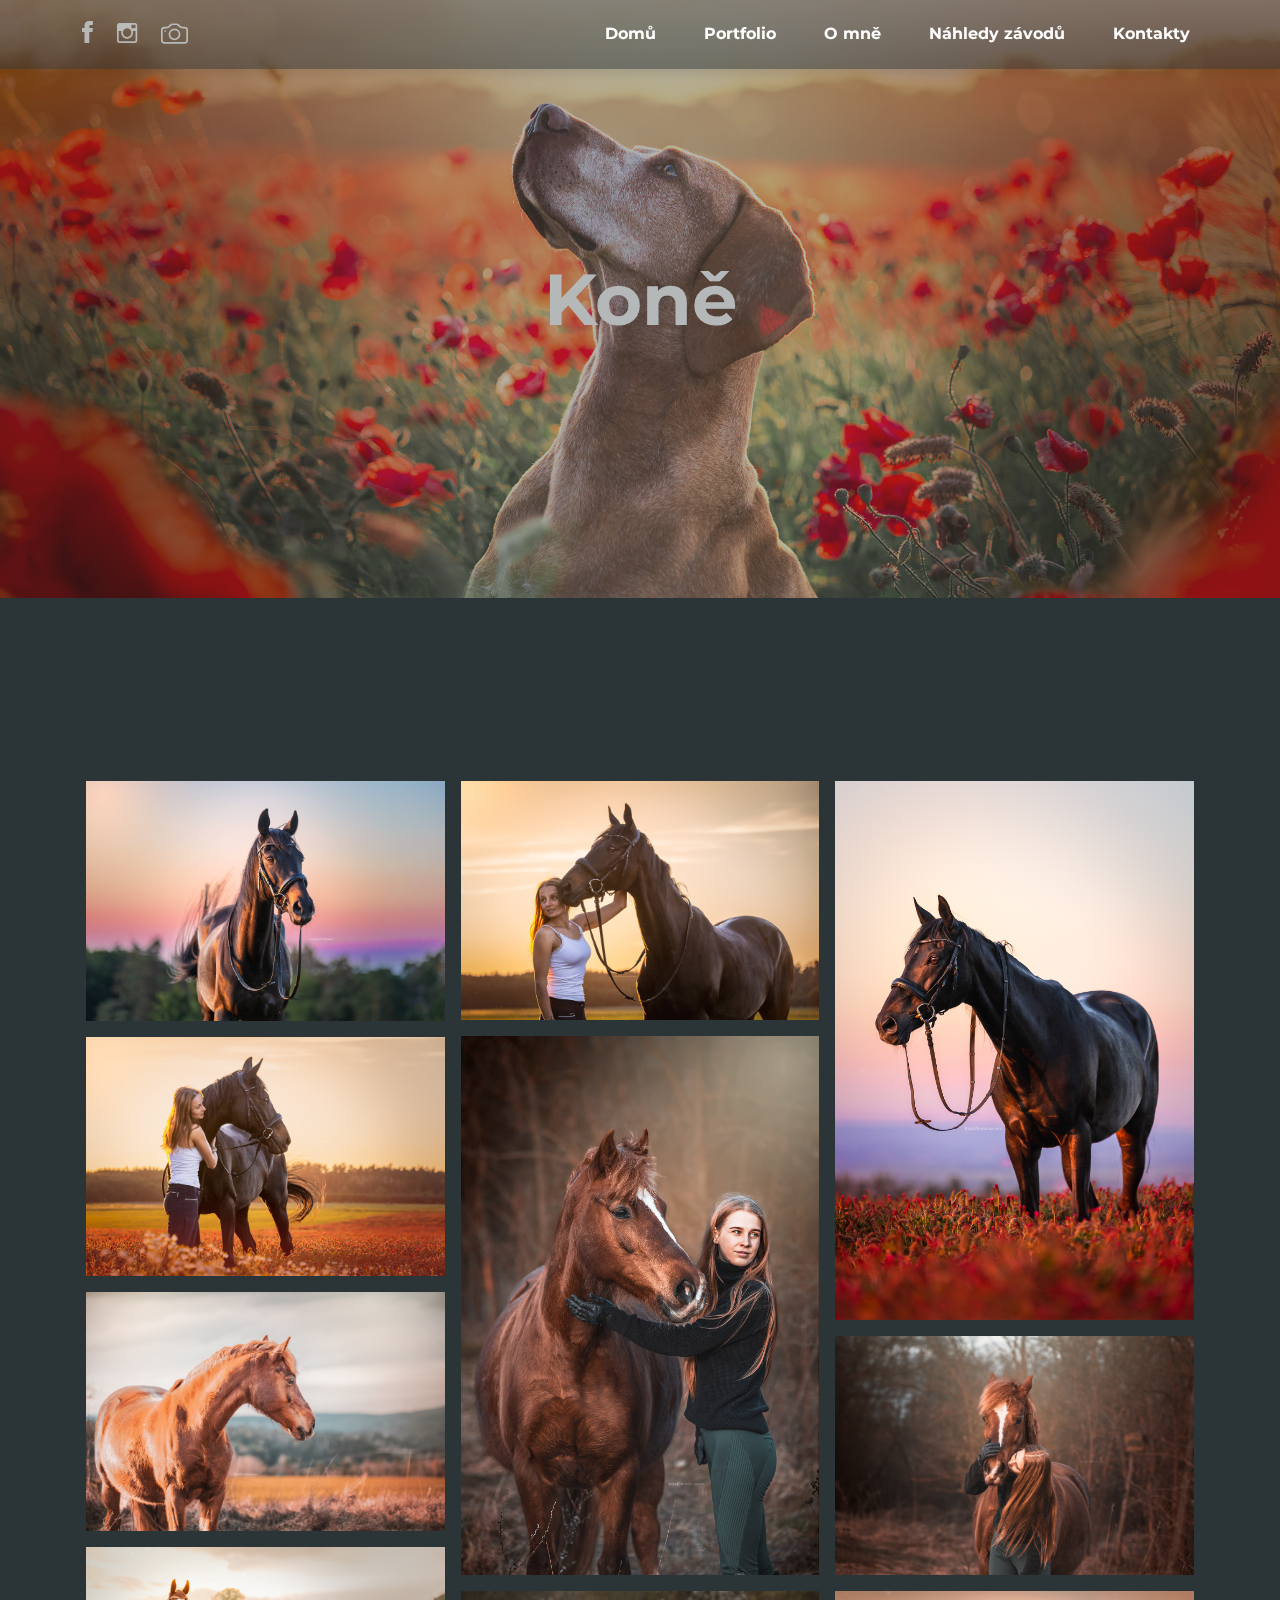
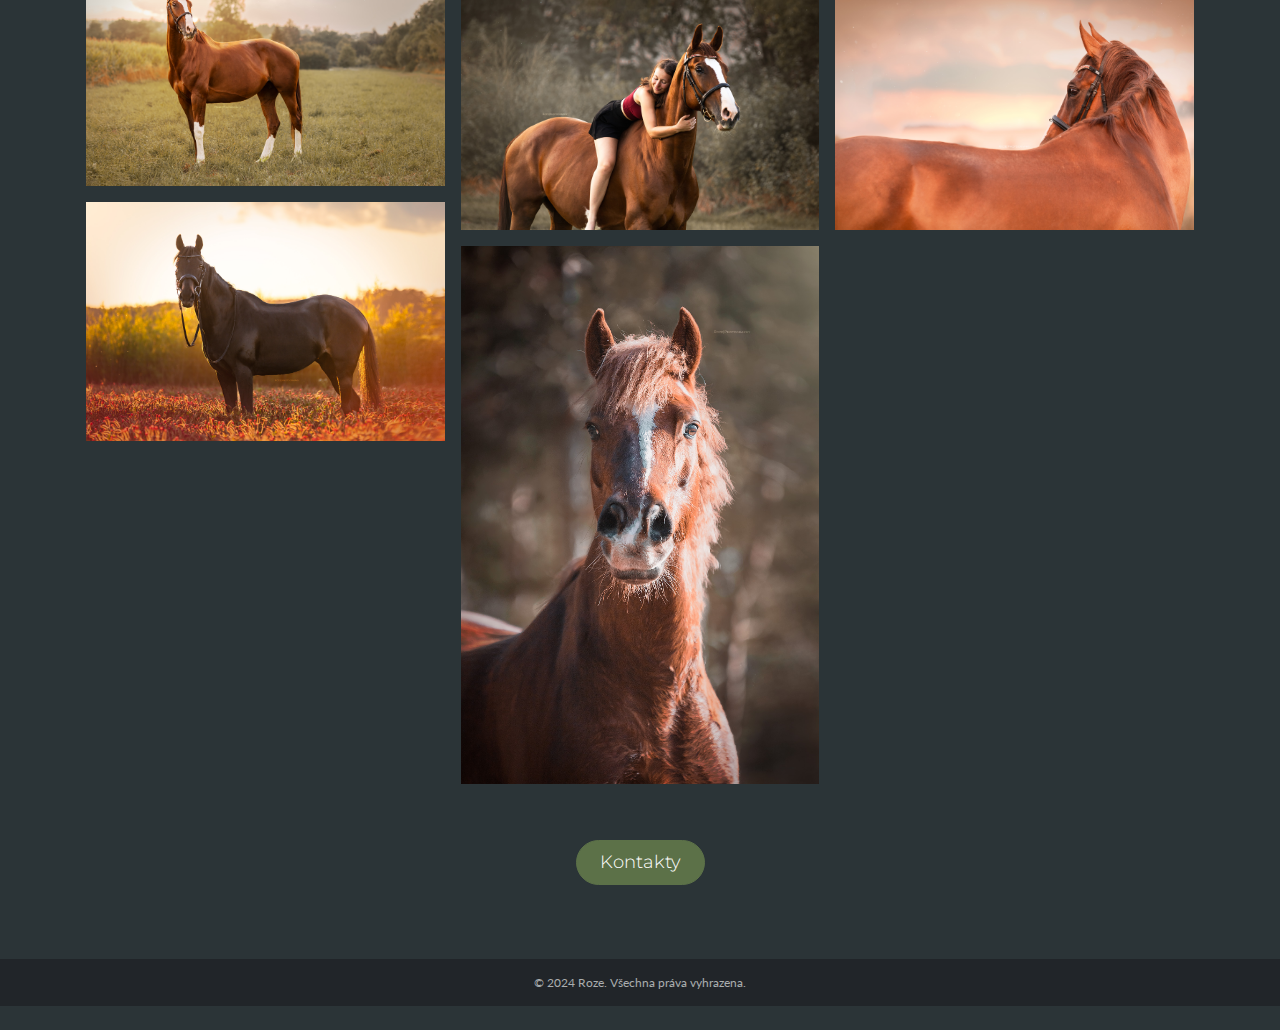
==== kone.html @ ae6b80ac "roze web" ====
<!DOCTYPE html>
<html lang="cs">
<head>
    <meta charset="utf-8">
    <meta name="viewport" content="width=device-width, initial-scale=1.0, shrink-to-fit=no">
    <title>Portfolio - Koně</title>
    <meta name="description" content="Specializujeme se na fotografii psů a závodů koní. Zachyťte jedinečné momenty se svými mazlíčky nebo zvířaty v akci. Prohlédněte si naše portfolio a objednejte si profesionální focení!">
    <meta name="twitter:image" content="https://rozephotography.cz/assets/img/android-chrome-512x512.png">
    <meta property="og:image" content="https://rozephotography.cz/assets/img/uvodka.webp">
    <meta property="og:type" content="website">
    <meta property="og:title" content="Roze Photography">
    <meta name="twitter:title" content="Roze Photography">
    <meta property="og:url" content="https://www.rozephotography.cz">
    <link rel="apple-touch-icon" type="image/png" sizes="180x180" href="assets/img/apple-touch-icon.png">
    <link rel="icon" type="image/png" sizes="16x16" href="assets/img/favicon-16x16.png">
    <link rel="icon" type="image/png" sizes="32x32" href="assets/img/favicon-32x32.png" media="(prefers-color-scheme: dark)">
    <link rel="icon" type="image/png" sizes="32x32" href="assets/img/favicon-32x32.png">
    <link rel="icon" type="image/png" sizes="32x32" href="assets/img/favicon-32x32.png" media="(prefers-color-scheme: dark)">
    <link rel="icon" type="image/png" sizes="180x180" href="assets/img/apple-touch-icon.png">
    <link rel="icon" type="image/png" sizes="192x192" href="assets/img/android-chrome-192x192.png">
    <link rel="icon" type="image/png" sizes="512x512" href="assets/img/android-chrome-512x512.png">
    <link rel="stylesheet" href="assets/bootstrap/css/bootstrap.min.css">
    <link rel="stylesheet" href="https://fonts.googleapis.com/css?family=Lato:300,400,700&amp;display=swap">
    <link rel="stylesheet" href="https://fonts.googleapis.com/css?family=Montserrat:300,400,700,900&amp;display=swap">
    <link rel="stylesheet" href="assets/fonts/ionicons.min.css">
    <link rel="stylesheet" href="assets/css/bs-theme-overrides.css">
    <link rel="stylesheet" href="assets/css/Footer-Dark-icons.css">
    <link rel="stylesheet" href="assets/css/Lightbox-Gallery-baguetteBox.min.css">
    <link rel="stylesheet" href="assets/css/pikaday.min.css">
<!-- Google tag (gtag.js) -->
<script async src="https://www.googletagmanager.com/gtag/js?id=G-HXS0VCC1PY"></script>
<script>
  window.dataLayer = window.dataLayer || [];
  function gtag(){dataLayer.push(arguments);}
  gtag('js', new Date());

  gtag('config', 'G-HXS0VCC1PY');
</script>
</head>

<body style="background: var(--bs-primary);">
    <header>
        <nav class="navbar navbar-expand-lg fixed-top bg-primary bg-opacity-50 bg-gradient portfolio-navbar gradient navbar-dark" style="color: var(--bs-secondary-color);font-family: 'Roboto Flex', sans-serif;" data-bs-theme="dark">
            <div class="container"><button data-bs-toggle="collapse" class="navbar-toggler" data-bs-target="#navbarNav"><span class="visually-hidden">Toggle navigation</span><span class="navbar-toggler-icon"></span></button>
                <div class="collapse navbar-collapse" id="navbarNav">
                    <div class="fs-4 text-start social-icons" style="padding-bottom: 0px;margin-top: -1px;margin-right: 0px;"><a class="me-3" target="_blank" href="https://www.facebook.com/roze.raw?locale=cs_CZ"><i class="icon ion-social-facebook pb-xxl-0 me-xxl-0" style="font-size: 29px;padding-bottom: 0px;margin-top: 5px;padding-top: 0px;margin-bottom: -4px;padding-right: 8px;"></i></a><a class="me-3" href="https://www.instagram.com/roze.raw/" target="_blank"><i class="icon ion-social-instagram-outline" style="font-size: 27px;padding-right: 8px;"></i></a><a href="https://eu.zonerama.com/rozeraw/1357377" target="_blank"><svg xmlns="http://www.w3.org/2000/svg" width="1em" height="1em" fill="currentColor" viewBox="0 0 16 16" class="bi bi-camera" style="font-size: 27px;padding-bottom: 0px;margin-bottom: 7px;">
                                <path d="M15 12a1 1 0 0 1-1 1H2a1 1 0 0 1-1-1V6a1 1 0 0 1 1-1h1.172a3 3 0 0 0 2.12-.879l.83-.828A1 1 0 0 1 6.827 3h2.344a1 1 0 0 1 .707.293l.828.828A3 3 0 0 0 12.828 5H14a1 1 0 0 1 1 1zM2 4a2 2 0 0 0-2 2v6a2 2 0 0 0 2 2h12a2 2 0 0 0 2-2V6a2 2 0 0 0-2-2h-1.172a2 2 0 0 1-1.414-.586l-.828-.828A2 2 0 0 0 9.172 2H6.828a2 2 0 0 0-1.414.586l-.828.828A2 2 0 0 1 3.172 4z"></path>
                                <path d="M8 11a2.5 2.5 0 1 1 0-5 2.5 2.5 0 0 1 0 5m0 1a3.5 3.5 0 1 0 0-7 3.5 3.5 0 0 0 0 7M3 6.5a.5.5 0 1 1-1 0 .5.5 0 0 1 1 0"></path>
                            </svg></a></div>
                    <ul class="navbar-nav ms-auto">
                        <li class="nav-item d-flex"><a class="nav-link" href="index.html" style="font-family: Montserrat, sans-serif;">Domů</a></li>
                        <li class="nav-item d-flex"><a class="nav-link" href="portfolio.html" style="color: var(--bs-navbar-active-color);font-family: Montserrat, sans-serif;border-color: var(--bs-primary-border-subtle);margin-right: 0px;">Portfolio</a></li>
                        <li class="nav-item d-flex"><a class="nav-link" href="o-mne.html" style="font-family: Montserrat, sans-serif;">O mně</a></li>
                        <li class="nav-item d-flex"><a class="nav-link" style="font-family: Montserrat, sans-serif;color: rgba(255,255,255);" href="https://eu.zonerama.com/rozeraw/1287815" target="_blank">Náhledy závodů</a></li>
                        <li class="nav-item d-flex" style="padding-right: 0px;"><a class="nav-link" href="kontakty.html" style="font-family: Montserrat, sans-serif;">Kontakty</a></li>
                    </ul>
                </div>
            </div>
        </nav>
    </header>
    <main class="page" style="padding-bottom: 39px;">
        <section class="text-center portfolio-block block-intro" style="background: url(&quot;assets/img/uvodka.webp&quot;) center / cover no-repeat, rgba(37,7,7,0.8);color: var(--bs-secondary-color);opacity: 0.65;padding-top: 0px;margin-bottom: 84px;padding-bottom: 256px;margin-top: -24px;">
            <h1 style="margin-bottom: 0px;padding-bottom: 0px;font-size: 72px;font-weight: bold;color: var(--bs-body-bg);padding-top: 280px;opacity: 1;font-family: Montserrat, sans-serif;">Koně</h1>
        </section>
        <section class="photo-gallery py-4 py-xl-5 mb-0 pb-0 mt-0 pt-0 mb-xxl-0 pb-xxl-2" style="text-align: center;">
            <div class="container d-inline-block" style="width: auto;padding-top: 59px;padding-bottom: 0px;">
                <div class="row gx-2 gy-2 row-cols-1 row-cols-md-2 row-cols-xl-3 text-center justify-content-center align-items-start photos" data-bss-baguettebox="" style="text-align: center;">
                    <div class="col-xl-4 col-xxl-4 item" style="text-align: center;margin: 0px;padding: 0px;"><a href="assets/img/k2.webp"><img class="img-fluid" src="assets/img/k2.webp" style="padding: 0.5em;padding-top: 0;" alt=""></a><a href="assets/img/k4.webp"><img class="img-fluid" src="assets/img/k4.webp" style="padding: 0.5em;padding-top: 0.5em;" alt=""></a><a href="assets/img/k9.webp"><img class="img-fluid" src="assets/img/k9.webp" style="padding: 0.5em;" alt=""></a><a href="assets/img/k12.webp"><img class="img-fluid" src="assets/img/k12.webp" width="460" height="312" style="padding: 0.5em;padding-top: 0.5em;" alt=""></a><a href="assets/img/k1.webp"><img class="img-fluid" src="assets/img/k1.webp" style="padding: 0.5em;padding-top: 0.5em;" width="460" height="294" alt=""></a></div>
                    <div class="col-xxl-4" style="padding: 0px;margin: 0px;"><a href="assets/img/k5.webp"><img class="img-fluid" src="assets/img/k5.webp" style="padding: 0.5em;padding-top: 0;" alt=""></a><a href="assets/img/k7.webp"><img class="img-fluid" src="assets/img/k7.webp" width="427" height="628" style="padding: 0.5em;width: 464px;" alt=""></a><a href="assets/img/k11.webp"><img class="img-fluid" src="assets/img/k11.webp" style="padding: 0.5em;" alt=""></a><a href="assets/img/k10.webp"><img class="img-fluid" src="assets/img/k10.webp" style="padding: 0.5em;" alt=""></a></div>
                    <div class="col" style="margin: 0px;padding: 0px;"><a href="assets/img/k3.webp"><img class="img-fluid" src="assets/img/k3.webp" style="padding: 0.5em;padding-top: 0;" alt=""></a><a href="assets/img/k6.webp"><img class="img-fluid" src="assets/img/k6.webp" style="padding: 0.5em;padding-top: 0.5em;" alt=""></a><a href="assets/img/k8-1.webp"><img class="img-fluid" src="assets/img/k8-1.webp" style="padding: 0.5em;" alt=""></a></div>
                </div><a class="btn btn-primary active fw-light me-xxl-0 pe-xxl-4 ps-xxl-4 mt-xxl-5 mt-5" role="button" style="background: #5c7148;border-color: #5c7148;margin-left: 0px;font-size: 18px;padding-right: 23px;padding-left: 23px;font-family: Montserrat, sans-serif;margin-top: 23px;padding-top: 8px;padding-bottom: 8px;margin-bottom: 31px;" href="kontakty.html">Kontakty</a>
            </div>
        </section>
    </main>
    <footer class="text-center bg-dark" style="color: var(--bs-body-bg);padding-top: 0px;margin-top: -44px;">
        <div class="container text-white" style="padding-top: 15px;padding-bottom: 14px;">
            <p class="mb-0" style="color: var(--bs-primary-border-subtle);font-size: 12px;">© 2024 Roze. Všechna práva vyhrazena.</p>
        </div>
    </footer>
    <script src="assets/bootstrap/js/bootstrap.min.js"></script>
    <script src="assets/js/Lightbox-Gallery-baguetteBox.min.js"></script>
    <script src="assets/js/Lightbox-Gallery.js"></script>
    <script src="assets/js/pikaday.min.js"></script>
    <script src="assets/js/theme.js"></script>
</body>

</html>
---- assets/css/bs-theme-overrides.css ----
:root, [data-bs-theme=light] {
  --bs-primary: #2b3437;
  --bs-primary-rgb: 43,52,55;
  --bs-primary-text-emphasis: #111516;
  --bs-primary-bg-subtle: #D5D6D7;
  --bs-primary-border-subtle: #AAAEAF;
  --bs-success: #04996d;
  --bs-success-rgb: 4,153,109;
  --bs-success-text-emphasis: #023D2C;
  --bs-success-bg-subtle: #CDEBE2;
  --bs-success-border-subtle: #9BD6C5;
}

.btn-primary {
  --bs-btn-color: #fff;
  --bs-btn-bg: #2b3437;
  --bs-btn-border-color: #2b3437;
  --bs-btn-hover-color: #fff;
  --bs-btn-hover-bg: #252C2F;
  --bs-btn-hover-border-color: #222A2C;
  --bs-btn-focus-shadow-rgb: 223,225,225;
  --bs-btn-active-color: #fff;
  --bs-btn-active-bg: #222A2C;
  --bs-btn-active-border-color: #202729;
  --bs-btn-disabled-color: #fff;
  --bs-btn-disabled-bg: #2b3437;
  --bs-btn-disabled-border-color: #2b3437;
}

.btn-outline-primary {
  --bs-btn-color: #2b3437;
  --bs-btn-border-color: #2b3437;
  --bs-btn-focus-shadow-rgb: 43,52,55;
  --bs-btn-hover-color: #fff;
  --bs-btn-hover-bg: #2b3437;
  --bs-btn-hover-border-color: #2b3437;
  --bs-btn-active-color: #fff;
  --bs-btn-active-bg: #2b3437;
  --bs-btn-active-border-color: #2b3437;
  --bs-btn-disabled-color: #2b3437;
  --bs-btn-disabled-bg: transparent;
  --bs-btn-disabled-border-color: #2b3437;
}

.btn-success {
  --bs-btn-color: #000000;
  --bs-btn-bg: #04996d;
  --bs-btn-border-color: #04996d;
  --bs-btn-hover-color: #000000;
  --bs-btn-hover-bg: #2AA883;
  --bs-btn-hover-border-color: #1DA37C;
  --bs-btn-focus-shadow-rgb: 1,23,16;
  --bs-btn-active-color: #000000;
  --bs-btn-active-bg: #36AD8A;
  --bs-btn-active-border-color: #1DA37C;
  --bs-btn-disabled-color: #000000;
  --bs-btn-disabled-bg: #04996d;
  --bs-btn-disabled-border-color: #04996d;
}

.btn-outline-success {
  --bs-btn-color: #04996d;
  --bs-btn-border-color: #04996d;
  --bs-btn-focus-shadow-rgb: 4,153,109;
  --bs-btn-hover-color: #000000;
  --bs-btn-hover-bg: #04996d;
  --bs-btn-hover-border-color: #04996d;
  --bs-btn-active-color: #000000;
  --bs-btn-active-bg: #04996d;
  --bs-btn-active-border-color: #04996d;
  --bs-btn-disabled-color: #04996d;
  --bs-btn-disabled-bg: transparent;
  --bs-btn-disabled-border-color: #04996d;
}

[data-bs-theme=dark] {
  --bs-link-color: #424344;
  --bs-link-color-rgb: 66,67,68;
  --bs-link-hover-color: #515254;
  --bs-link-hover-color-rgb: 81,82,84;
  --bs-link-decoration: blink;
  --bs-focus-ring-opacity: 0.1;
}
---- assets/css/Footer-Dark-icons.css ----
.bs-icon {
  --bs-icon-size: .75rem;
  display: flex;
  flex-shrink: 0;
  justify-content: center;
  align-items: center;
  font-size: var(--bs-icon-size);
  width: calc(var(--bs-icon-size) * 2);
  height: calc(var(--bs-icon-size) * 2);
  color: var(--bs-primary);
}

.bs-icon-xs {
  --bs-icon-size: 1rem;
  width: calc(var(--bs-icon-size) * 1.5);
  height: calc(var(--bs-icon-size) * 1.5);
}

.bs-icon-sm {
  --bs-icon-size: 1rem;
}

.bs-icon-md {
  --bs-icon-size: 1.5rem;
}

.bs-icon-lg {
  --bs-icon-size: 2rem;
}

.bs-icon-xl {
  --bs-icon-size: 2.5rem;
}

.bs-icon.bs-icon-primary {
  color: var(--bs-white);
  background: var(--bs-primary);
}

.bs-icon.bs-icon-primary-light {
  color: var(--bs-primary);
  background: rgba(var(--bs-primary-rgb), .2);
}

.bs-icon.bs-icon-semi-white {
  color: var(--bs-primary);
  background: rgba(255, 255, 255, .5);
}

.bs-icon.bs-icon-rounded {
  border-radius: .5rem;
}

.bs-icon.bs-icon-circle {
  border-radius: 50%;
}

a {
}

a {
}

dropdown:hover {
  display: block;
  margin-top: 0;
}
---- assets/css/pikaday.min.css ----
/* !
 * Pikaday
 * Copyright © 2014 David Bushell | BSD & MIT license | http://dbushell.com/ */

.pika-single {
  z-index: 9999;
  display: block;
  position: relative;
  color: #333;
  background: #fff;
  border: 1px solid #ccc;
  border-bottom-color: #bbb;
  font-family: "Helvetica Neue",Helvetica,Arial,sans-serif;
}

.pika-single:after, .pika-single:before {
  content: " ";
  display: table;
}

.pika-single:after {
  clear: both;
}

.pika-single.is-hidden {
  display: none;
}

.pika-single.is-bound {
  position: absolute;
  box-shadow: 0 5px 15px -5px rgba(0,0,0,.5);
}

.pika-lendar {
  float: left;
  width: 240px;
  margin: 8px;
}

.pika-title {
  position: relative;
  text-align: center;
}

.pika-label {
  display: inline-block;
  position: relative;
  z-index: 9999;
  overflow: hidden;
  margin: 0;
  padding: 5px 3px;
  font-size: 14px;
  line-height: 20px;
  font-weight: 700;
  background-color: #fff;
}

.pika-title select {
  cursor: pointer;
  position: absolute;
  z-index: 9998;
  margin: 0;
  left: 0;
  top: 5px;
  opacity: 0;
}

.pika-next, .pika-prev {
  display: block;
  cursor: pointer;
  position: relative;
  outline: 0;
  border: 0;
  padding: 0;
  width: 20px;
  height: 30px;
  text-indent: 20px;
  white-space: nowrap;
  overflow: hidden;
  background-color: transparent;
  background-position: center center;
  background-repeat: no-repeat;
  background-size: 75% 75%;
  opacity: .5;
}

.pika-next:hover, .pika-prev:hover {
  opacity: 1;
}

.is-rtl .pika-next, .pika-prev {
  float: left;
  background-image: url([data-uri]);
}

.is-rtl .pika-prev, .pika-next {
  float: right;
  background-image: url([data-uri]);
}

.pika-next.is-disabled, .pika-prev.is-disabled {
  cursor: default;
  opacity: .2;
}

.pika-select {
  display: inline-block;
}

.pika-table {
  width: 100%;
  border-collapse: collapse;
  border-spacing: 0;
  border: 0;
}

.pika-table td, .pika-table th {
  width: 14.285714285714286%;
  padding: 0;
}

.pika-table th {
  color: #999;
  font-size: 12px;
  line-height: 25px;
  font-weight: 700;
  text-align: center;
}

.pika-button {
  cursor: pointer;
  display: block;
  box-sizing: border-box;
  -moz-box-sizing: border-box;
  outline: 0;
  border: 0;
  margin: 0;
  width: 100%;
  padding: 5px;
  color: #666;
  font-size: 12px;
  line-height: 15px;
  text-align: right;
  background: #f5f5f5;
}

.pika-week {
  font-size: 11px;
  color: #999;
}

.is-today .pika-button {
  color: #3af;
  font-weight: 700;
}

.has-event .pika-button, .is-selected .pika-button {
  color: #fff;
  font-weight: 700;
  background: #3af;
  box-shadow: inset 0 1px 3px #178fe5;
  border-radius: 3px;
}

.has-event .pika-button {
  background: #005da9;
  box-shadow: inset 0 1px 3px #0076c9;
}

.is-disabled .pika-button, .is-inrange .pika-button {
  background: #d5e9f7;
}

.is-startrange .pika-button {
  color: #fff;
  background: #6cb31d;
  box-shadow: none;
  border-radius: 3px;
}

.is-endrange .pika-button {
  color: #fff;
  background: #3af;
  box-shadow: none;
  border-radius: 3px;
}

.is-disabled .pika-button {
  pointer-events: none;
  cursor: default;
  color: #999;
  opacity: .3;
}

.is-outside-current-month .pika-button {
  color: #999;
  opacity: .3;
}

.is-selection-disabled {
  pointer-events: none;
  cursor: default;
}

.pika-button:hover, .pika-row.pick-whole-week:hover .pika-button {
  color: #fff;
  background: #ff8000;
  box-shadow: none;
  border-radius: 3px;
}

.pika-table abbr {
  border-bottom: none;
  cursor: help;
}

/* # sourceMappingURL=pikaday.min.css.map */

.page-footer .links a {
  font-size: 1.2rem;
}

.portfolio-block.cv .group .item {
  border-bottom: 1px solid var(--bs-dark-bg-subtle);
}

.portfolio-navbar.gradient {
  color: var(--bs-secondary-color);
  margin-bottom: 0px;
  padding-top: 13px;
  padding-bottom: 13px;
}

.image {
  padding: 5px;
  background: var(--bs-primary);
}
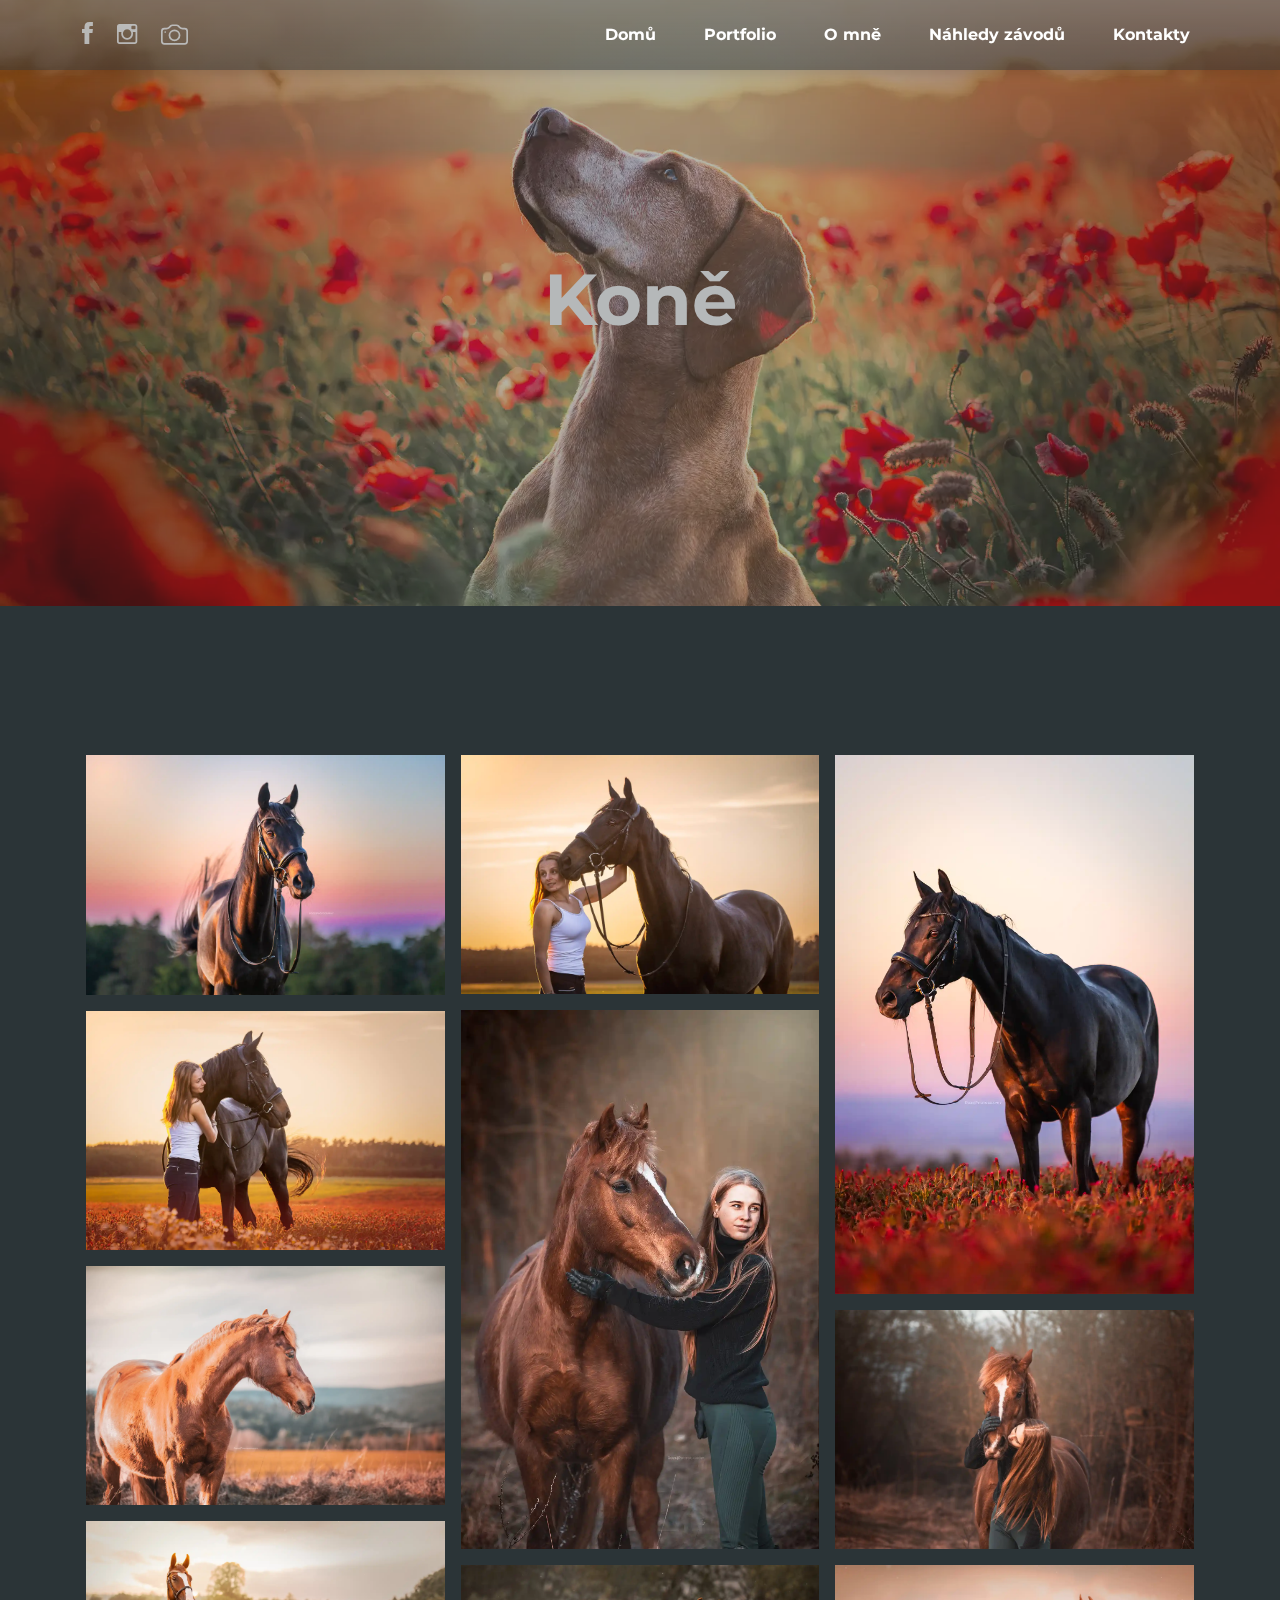
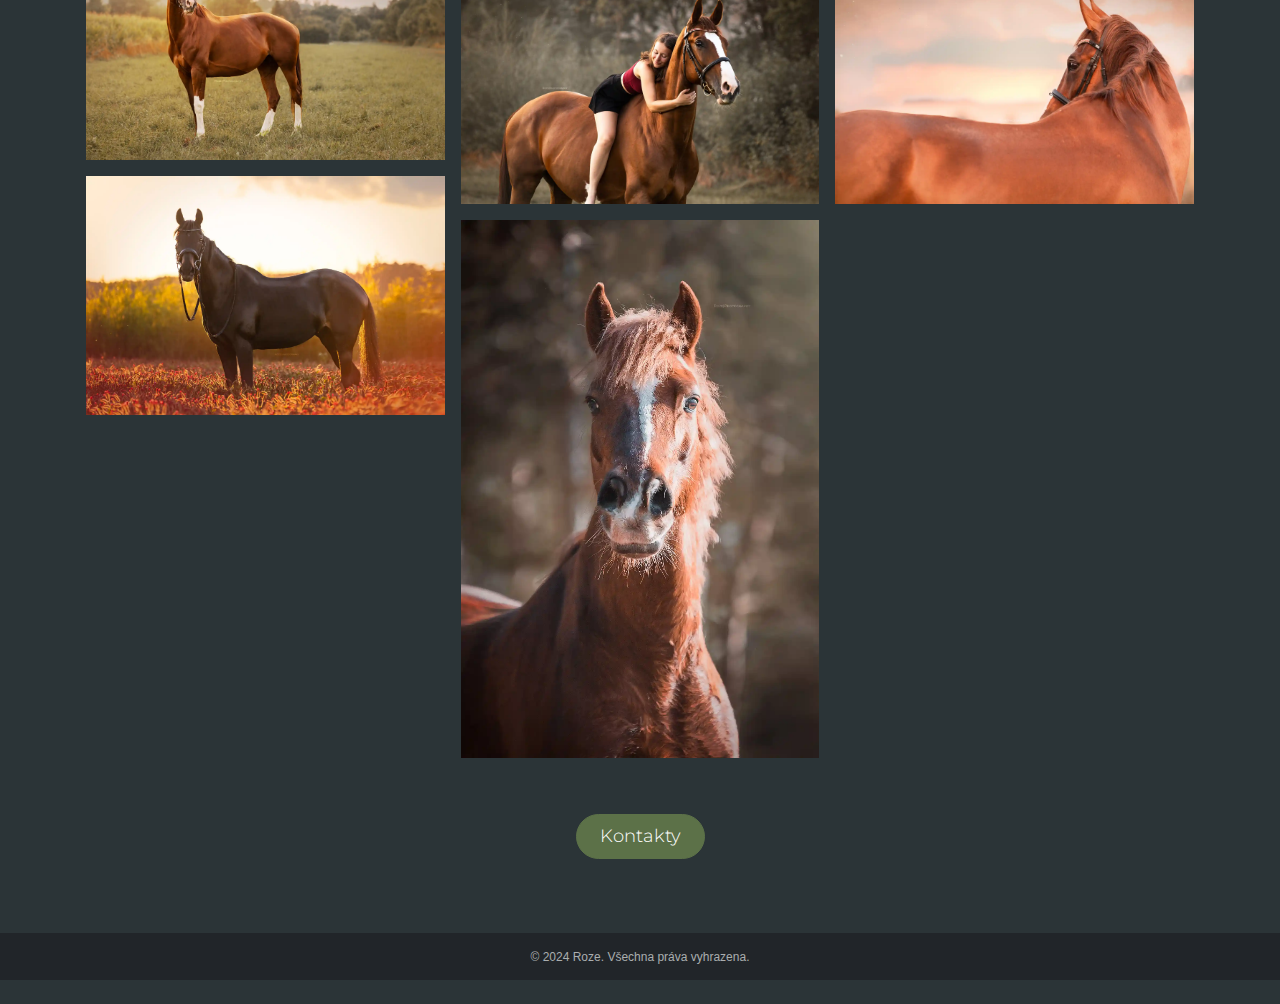
==== commit 835f3224: "zmena- nachystaní na aktualizaci fotek" ====
--- a/kone.html
+++ b/kone.html
@@ -1,32 +1,49 @@
 <!DOCTYPE html>
-<html lang="cs">
+<html data-bs-theme="light" lang="cs">
+
 <head>
     <meta charset="utf-8">
-    <meta name="viewport" content="width=device-width, initial-scale=1.0, shrink-to-fit=no">
-    <title>Portfolio - Koně</title>
-    <meta name="description" content="Specializujeme se na fotografii psů a závodů koní. Zachyťte jedinečné momenty se svými mazlíčky nebo zvířaty v akci. Prohlédněte si naše portfolio a objednejte si profesionální focení!">
-    <meta name="twitter:image" content="https://rozephotography.cz/assets/img/android-chrome-512x512.png">
+<meta name="twitter:image" content="https://rozephotography.cz/assets/img/android-chrome-512x512.png">
     <meta property="og:image" content="https://rozephotography.cz/assets/img/uvodka.webp">
     <meta property="og:type" content="website">
     <meta property="og:title" content="Roze Photography">
     <meta name="twitter:title" content="Roze Photography">
     <meta property="og:url" content="https://www.rozephotography.cz">
-    <link rel="apple-touch-icon" type="image/png" sizes="180x180" href="assets/img/apple-touch-icon.png">
-    <link rel="icon" type="image/png" sizes="16x16" href="assets/img/favicon-16x16.png">
-    <link rel="icon" type="image/png" sizes="32x32" href="assets/img/favicon-32x32.png" media="(prefers-color-scheme: dark)">
-    <link rel="icon" type="image/png" sizes="32x32" href="assets/img/favicon-32x32.png">
-    <link rel="icon" type="image/png" sizes="32x32" href="assets/img/favicon-32x32.png" media="(prefers-color-scheme: dark)">
-    <link rel="icon" type="image/png" sizes="180x180" href="assets/img/apple-touch-icon.png">
-    <link rel="icon" type="image/png" sizes="192x192" href="assets/img/android-chrome-192x192.png">
-    <link rel="icon" type="image/png" sizes="512x512" href="assets/img/android-chrome-512x512.png">
+    <script type="application/ld+json">
+        {
+            "@context": "http://schema.org",
+            "@type": "WebSite",
+            "name": "Roze Photography",
+            "url": "https://rozephotography.cz"
+        }
+    </script>
+    <meta name="viewport" content="width=device-width, initial-scale=1.0, shrink-to-fit=no">
+    <title>Portfolio - Koně</title>
+    <meta property="og:image" content="assets/img/uvodka.webp">
+    <meta property="og:type" content="website">
+    <meta property="og:title" content="Vítejte na webu Roze Photography | Fotografické portfolio">
+    <meta name="description" content="Fotografie koní od Roze Photography. Zachycuji ladnost, sílu a krásu koní v jejich přirozeném prostředí. Specializuji se na profesionální fotografování koní.">
+    <link rel="apple-touch-icon" type="image/png" sizes="180x180" href="assets/img/img/apple-touch-icon.png">
+    <link rel="icon" type="image/png" sizes="16x16" href="assets/img/img/favicon-16x16.png">
+    <link rel="icon" type="image/png" sizes="16x16" href="assets/img/img/favicon-16x16.png" media="(prefers-color-scheme: dark)">
+    <link rel="icon" type="image/png" sizes="32x32" href="assets/img/img/favicon-32x32.png">
+    <link rel="icon" type="image/png" sizes="32x32" href="assets/img/img/favicon-32x32.png" media="(prefers-color-scheme: dark)">
+    <link rel="icon" type="image/png" sizes="180x180" href="assets/img/img/apple-touch-icon.png">
+    <link rel="icon" type="image/png" sizes="192x192" href="assets/img/img/android-chrome-192x192.png">
+    <link rel="icon" type="image/png" sizes="512x512" href="assets/img/img/android-chrome-512x512.png">
     <link rel="stylesheet" href="assets/bootstrap/css/bootstrap.min.css">
-    <link rel="stylesheet" href="https://fonts.googleapis.com/css?family=Lato:300,400,700&amp;display=swap">
     <link rel="stylesheet" href="https://fonts.googleapis.com/css?family=Montserrat:300,400,700,900&amp;display=swap">
+    <link rel="stylesheet" href="assets/css/Ionicons.css">
+    <link rel="stylesheet" href="assets/css/LineAwesome.css">
     <link rel="stylesheet" href="assets/fonts/ionicons.min.css">
-    <link rel="stylesheet" href="assets/css/bs-theme-overrides.css">
-    <link rel="stylesheet" href="assets/css/Footer-Dark-icons.css">
-    <link rel="stylesheet" href="assets/css/Lightbox-Gallery-baguetteBox.min.css">
-    <link rel="stylesheet" href="assets/css/pikaday.min.css">
+    <link rel="stylesheet" href="assets/css/bootstrap/css/bootstrap.min-1.css">
+    <link rel="stylesheet" href="assets/css/bootstrap/css/bootstrap.min.css">
+    <link rel="stylesheet" href="assets/css/css/bs-theme-overrides.css">
+    <link rel="stylesheet" href="assets/css/css/Footer-Dark-icons.css">
+    <link rel="stylesheet" href="assets/css/css/Lightbox-Gallery-baguetteBox.min.css">
+    <link rel="stylesheet" href="assets/css/fonts/ionicons.min.css">
+    <link rel="stylesheet" href="assets/css/css/pikaday.min.css">
+    <link rel="stylesheet" href="assets/css/fonts/line-awesome.min.css">
 <!-- Google tag (gtag.js) -->
 <script async src="https://www.googletagmanager.com/gtag/js?id=G-HXS0VCC1PY"></script>
 <script>
@@ -38,50 +55,53 @@
 </script>
 </head>
 
-<body style="background: var(--bs-primary);">
+<body style="background:var(--bs-primary);">
     <header>
-        <nav class="navbar navbar-expand-lg fixed-top bg-primary bg-opacity-50 bg-gradient portfolio-navbar gradient navbar-dark" style="color: var(--bs-secondary-color);font-family: 'Roboto Flex', sans-serif;" data-bs-theme="dark">
-            <div class="container"><button data-bs-toggle="collapse" class="navbar-toggler" data-bs-target="#navbarNav"><span class="visually-hidden">Toggle navigation</span><span class="navbar-toggler-icon"></span></button>
+        <nav class="navbar navbar-expand-lg fixed-top bg-primary bg-opacity-50 bg-gradient portfolio-navbar gradient navbar-dark" style="font-family: 'Roboto Flex', sans-serif;" data-bs-theme="dark">
+            <div class="container"><button data-bs-toggle="collapse" data-bs-target="#navbarNav" class="navbar-toggler" style="color: rgb(255, 255, 255);font-family: Montserrat, sans-serif;border-color: rgb(255, 255, 255);border-radius: 40px;"><span class="visually-hidden">Toggle navigation</span><span class="navbar-toggler-icon" style="color: rgb(255,255,255);"></span></button>
                 <div class="collapse navbar-collapse" id="navbarNav">
-                    <div class="fs-4 text-start social-icons" style="padding-bottom: 0px;margin-top: -1px;margin-right: 0px;"><a class="me-3" target="_blank" href="https://www.facebook.com/roze.raw?locale=cs_CZ"><i class="icon ion-social-facebook pb-xxl-0 me-xxl-0" style="font-size: 29px;padding-bottom: 0px;margin-top: 5px;padding-top: 0px;margin-bottom: -4px;padding-right: 8px;"></i></a><a class="me-3" href="https://www.instagram.com/roze.raw/" target="_blank"><i class="icon ion-social-instagram-outline" style="font-size: 27px;padding-right: 8px;"></i></a><a href="https://eu.zonerama.com/rozeraw/1357377" target="_blank"><svg xmlns="http://www.w3.org/2000/svg" width="1em" height="1em" fill="currentColor" viewBox="0 0 16 16" class="bi bi-camera" style="font-size: 27px;padding-bottom: 0px;margin-bottom: 7px;">
+                    <div class="fs-4 text-start social-icons mt-sm-3 mt-lg-0 mt-2" style="padding-bottom:0px;margin-top:-1px;margin-right:0px;"><a class="me-3" href="https://www.facebook.com/roze.raw?locale=cs_CZ" target="_blank"><i class="icon ion-social-facebook pb-xxl-0 me-xxl-0" style="font-size: 29px;padding-bottom: 0px;margin-top: 5px;padding-top: 0px;margin-bottom: -4px;padding-right: 8px;color: rgba(209, 216, 222, 0.75);"></i></a><a class="me-3" href="https://www.instagram.com/roze.raw/" target="_blank"><i class="icon ion-social-instagram-outline" style="font-size: 27px;padding-right: 8px;color: rgba(209, 216, 222, 0.75);margin-right: 0;"></i></a><a href="https://eu.zonerama.com/rozeraw/1357377" target="_blank"><svg xmlns="http://www.w3.org/2000/svg" width="1em" height="1em" fill="currentColor" viewBox="0 0 16 16" class="bi bi-camera" style="color: rgba(209, 216, 222, 0.75);font-size: 27px;padding-top: 0px;margin-top: -6px;">
                                 <path d="M15 12a1 1 0 0 1-1 1H2a1 1 0 0 1-1-1V6a1 1 0 0 1 1-1h1.172a3 3 0 0 0 2.12-.879l.83-.828A1 1 0 0 1 6.827 3h2.344a1 1 0 0 1 .707.293l.828.828A3 3 0 0 0 12.828 5H14a1 1 0 0 1 1 1zM2 4a2 2 0 0 0-2 2v6a2 2 0 0 0 2 2h12a2 2 0 0 0 2-2V6a2 2 0 0 0-2-2h-1.172a2 2 0 0 1-1.414-.586l-.828-.828A2 2 0 0 0 9.172 2H6.828a2 2 0 0 0-1.414.586l-.828.828A2 2 0 0 1 3.172 4z"></path>
                                 <path d="M8 11a2.5 2.5 0 1 1 0-5 2.5 2.5 0 0 1 0 5m0 1a3.5 3.5 0 1 0 0-7 3.5 3.5 0 0 0 0 7M3 6.5a.5.5 0 1 1-1 0 .5.5 0 0 1 1 0"></path>
                             </svg></a></div>
                     <ul class="navbar-nav ms-auto">
-                        <li class="nav-item d-flex"><a class="nav-link" href="index.html" style="font-family: Montserrat, sans-serif;">Domů</a></li>
-                        <li class="nav-item d-flex"><a class="nav-link" href="portfolio.html" style="color: var(--bs-navbar-active-color);font-family: Montserrat, sans-serif;border-color: var(--bs-primary-border-subtle);margin-right: 0px;">Portfolio</a></li>
-                        <li class="nav-item d-flex"><a class="nav-link" href="o-mne.html" style="font-family: Montserrat, sans-serif;">O mně</a></li>
-                        <li class="nav-item d-flex"><a class="nav-link" style="font-family: Montserrat, sans-serif;color: rgba(255,255,255);" href="https://eu.zonerama.com/rozeraw/1287815" target="_blank">Náhledy závodů</a></li>
-                        <li class="nav-item d-flex" style="padding-right: 0px;"><a class="nav-link" href="kontakty.html" style="font-family: Montserrat, sans-serif;">Kontakty</a></li>
+                        <li class="nav-item d-flex"><a class="nav-link active" href="index.html" style="font-family:Montserrat, sans-serif;">Domů</a></li>
+                        <li class="nav-item d-flex"><a class="nav-link" href="portfolio.html" style="color:var(--bs-navbar-active-color);font-family:Montserrat, sans-serif;border-color:var(--bs-primary-border-subtle);margin-right:0px;">Portfolio</a></li>
+                        <li class="nav-item d-flex"><a class="nav-link" href="o-mne.html" style="font-family: Montserrat, sans-serif;color: rgba(255,255,255);">O mně</a></li>
+                        <li class="nav-item d-flex"><a class="nav-link" href="https://eu.zonerama.com/rozeraw/1287815" style="font-family:Montserrat, sans-serif;color:rgba(255,255,255);" target="_blank">Náhledy závodů</a></li>
+                        <li class="nav-item d-flex" style="padding-right:0px;"><a class="nav-link" href="kontakty.html" style="font-family: Montserrat, sans-serif;color: rgba(255,255,255);">Kontakty</a></li>
                     </ul>
                 </div>
             </div>
         </nav>
     </header>
-    <main class="page" style="padding-bottom: 39px;">
-        <section class="text-center portfolio-block block-intro" style="background: url(&quot;assets/img/uvodka.webp&quot;) center / cover no-repeat, rgba(37,7,7,0.8);color: var(--bs-secondary-color);opacity: 0.65;padding-top: 0px;margin-bottom: 84px;padding-bottom: 256px;margin-top: -24px;">
-            <h1 style="margin-bottom: 0px;padding-bottom: 0px;font-size: 72px;font-weight: bold;color: var(--bs-body-bg);padding-top: 280px;opacity: 1;font-family: Montserrat, sans-serif;">Koně</h1>
+    <main class="page" style="padding-bottom:39px;">
+        <section class="text-center portfolio-block block-intro" style="background: url(&quot;assets/img/uvodka.webp&quot;) center / cover no-repeat, rgba(37,7,7,0.8);color: var(--bs-secondary-color);opacity: 0.65;padding-top: 0px;margin-top: -24px;padding-bottom: 264px;margin-bottom: 50px;">
+            <h1 style="margin-bottom:0px;padding-bottom:0px;font-size:72px;font-weight:bold;color:var(--bs-body-bg);padding-top:280px;opacity:1;font-family:Montserrat, sans-serif;">Koně</h1>
         </section>
-        <section class="photo-gallery py-4 py-xl-5 mb-0 pb-0 mt-0 pt-0 mb-xxl-0 pb-xxl-2" style="text-align: center;">
-            <div class="container d-inline-block" style="width: auto;padding-top: 59px;padding-bottom: 0px;">
-                <div class="row gx-2 gy-2 row-cols-1 row-cols-md-2 row-cols-xl-3 text-center justify-content-center align-items-start photos" data-bss-baguettebox="" style="text-align: center;">
-                    <div class="col-xl-4 col-xxl-4 item" style="text-align: center;margin: 0px;padding: 0px;"><a href="assets/img/k2.webp"><img class="img-fluid" src="assets/img/k2.webp" style="padding: 0.5em;padding-top: 0;" alt=""></a><a href="assets/img/k4.webp"><img class="img-fluid" src="assets/img/k4.webp" style="padding: 0.5em;padding-top: 0.5em;" alt=""></a><a href="assets/img/k9.webp"><img class="img-fluid" src="assets/img/k9.webp" style="padding: 0.5em;" alt=""></a><a href="assets/img/k12.webp"><img class="img-fluid" src="assets/img/k12.webp" width="460" height="312" style="padding: 0.5em;padding-top: 0.5em;" alt=""></a><a href="assets/img/k1.webp"><img class="img-fluid" src="assets/img/k1.webp" style="padding: 0.5em;padding-top: 0.5em;" width="460" height="294" alt=""></a></div>
-                    <div class="col-xxl-4" style="padding: 0px;margin: 0px;"><a href="assets/img/k5.webp"><img class="img-fluid" src="assets/img/k5.webp" style="padding: 0.5em;padding-top: 0;" alt=""></a><a href="assets/img/k7.webp"><img class="img-fluid" src="assets/img/k7.webp" width="427" height="628" style="padding: 0.5em;width: 464px;" alt=""></a><a href="assets/img/k11.webp"><img class="img-fluid" src="assets/img/k11.webp" style="padding: 0.5em;" alt=""></a><a href="assets/img/k10.webp"><img class="img-fluid" src="assets/img/k10.webp" style="padding: 0.5em;" alt=""></a></div>
-                    <div class="col" style="margin: 0px;padding: 0px;"><a href="assets/img/k3.webp"><img class="img-fluid" src="assets/img/k3.webp" style="padding: 0.5em;padding-top: 0;" alt=""></a><a href="assets/img/k6.webp"><img class="img-fluid" src="assets/img/k6.webp" style="padding: 0.5em;padding-top: 0.5em;" alt=""></a><a href="assets/img/k8-1.webp"><img class="img-fluid" src="assets/img/k8-1.webp" style="padding: 0.5em;" alt=""></a></div>
-                </div><a class="btn btn-primary active fw-light me-xxl-0 pe-xxl-4 ps-xxl-4 mt-xxl-5 mt-5" role="button" style="background: #5c7148;border-color: #5c7148;margin-left: 0px;font-size: 18px;padding-right: 23px;padding-left: 23px;font-family: Montserrat, sans-serif;margin-top: 23px;padding-top: 8px;padding-bottom: 8px;margin-bottom: 31px;" href="kontakty.html">Kontakty</a>
+        <section class="photo-gallery py-4 py-xl-5 mb-0 pb-0 mt-0 pt-0 mb-xxl-0 pb-xxl-2" style="text-align:center;">
+            <div class="container d-inline-block" style="width:auto;padding-top:59px;padding-bottom:0px;">
+                <div class="row gx-2 gy-2 row-cols-1 row-cols-md-2 row-cols-xl-3 text-center justify-content-center align-items-start photos" data-bss-baguettebox="" style="text-align:center;">
+                    <div class="col-xl-4 col-xxl-4 item" style="text-align:center;margin:0px;padding:0px;"><a href="assets/img/img/k2.webp"><img class="img-fluid" src="assets/img/img/k2.webp" style="padding:0.5em;padding-top:0;" alt=""></a><a href="assets/img/img/k4.webp"><img class="img-fluid" src="assets/img/img/k4.webp" style="padding:0.5em;padding-top:0.5em;" alt=""></a><a href="assets/img/img/k9.webp"><img class="img-fluid" src="assets/img/img/k9.webp" style="padding:0.5em;" alt=""></a><a href="assets/img/img/k12.webp"><img class="img-fluid" src="assets/img/img/k12.webp" width="460" height="312" style="padding:0.5em;padding-top:0.5em;" alt=""></a><a href="assets/img/img/k1.webp"><img class="img-fluid" src="assets/img/img/k1.webp" style="padding:0.5em;padding-top:0.5em;" width="460" height="294" alt=""></a></div>
+                    <div class="col-xxl-4" style="padding:0px;margin:0px;"><a href="assets/img/img/k5.webp"><img class="img-fluid" src="assets/img/img/k5.webp" style="padding:0.5em;padding-top:0;" alt=""></a><a href="assets/img/img/k7.webp"><img class="img-fluid" src="assets/img/img/k7.webp" width="427" height="628" style="padding:0.5em;width:464px;" alt=""></a><a href="assets/img/img/k11.webp"><img class="img-fluid" src="assets/img/img/k11.webp" style="padding:0.5em;" alt=""></a><a href="assets/img/img/k10.webp"><img class="img-fluid" src="assets/img/img/k10.webp" style="padding:0.5em;" alt=""></a></div>
+                    <div class="col" style="margin:0px;padding:0px;"><a href="assets/img/img/k3.webp"><img class="img-fluid" src="assets/img/img/k3.webp" style="padding:0.5em;padding-top:0;" alt=""></a><a href="assets/img/img/k6.webp"><img class="img-fluid" src="assets/img/img/k6.webp" style="padding:0.5em;padding-top:0.5em;" alt=""></a><a href="assets/img/img/k8-1.webp"><img class="img-fluid" src="assets/img/img/k8-1.webp" style="padding:0.5em;" alt=""></a></div>
+                </div><a class="btn btn-primary active fw-light me-xxl-0 pe-xxl-4 ps-xxl-4 mt-xxl-5 mt-5" role="button" style="background: #5c7148;border-color: #5c7148;margin-left: 0px;font-size: 18px;padding-right: 23px;padding-left: 23px;font-family: Montserrat, sans-serif;margin-top: 23px;padding-top: 8px;padding-bottom: 8px;margin-bottom: 31px;border-radius: 36px;" href="kontakty.html">Kontakty</a>
             </div>
         </section>
     </main>
-    <footer class="text-center bg-dark" style="color: var(--bs-body-bg);padding-top: 0px;margin-top: -44px;">
-        <div class="container text-white" style="padding-top: 15px;padding-bottom: 14px;">
-            <p class="mb-0" style="color: var(--bs-primary-border-subtle);font-size: 12px;">© 2024 Roze. Všechna práva vyhrazena.</p>
+    <footer class="text-center bg-dark" style="color:var(--bs-body-bg);padding-top:0px;margin-top:-44px;">
+        <div class="container text-white" style="padding-top:15px;padding-bottom:14px;">
+            <p class="mb-0" style="color:var(--bs-primary-border-subtle);font-size:12px;">© 2024 Roze. Všechna práva vyhrazena.</p>
         </div>
     </footer>
     <script src="assets/bootstrap/js/bootstrap.min.js"></script>
-    <script src="assets/js/Lightbox-Gallery-baguetteBox.min.js"></script>
-    <script src="assets/js/Lightbox-Gallery.js"></script>
-    <script src="assets/js/pikaday.min.js"></script>
-    <script src="assets/js/theme.js"></script>
+    <script src="assets/js/js/bs-init.js"></script>
+    <script src="assets/js/bootstrap/js/bootstrap.min.js"></script>
+    <script src="assets/js/js/Lightbox-Gallery-baguetteBox.min.js"></script>
+    <script src="assets/js/js/Lightbox-Gallery.js"></script>
+    <script src="assets/js/js/pikaday.min.js"></script>
+    <script src="assets/js/js/smart-forms.min.js"></script>
+    <script src="assets/js/js/theme.js"></script>
 </body>
 
 </html>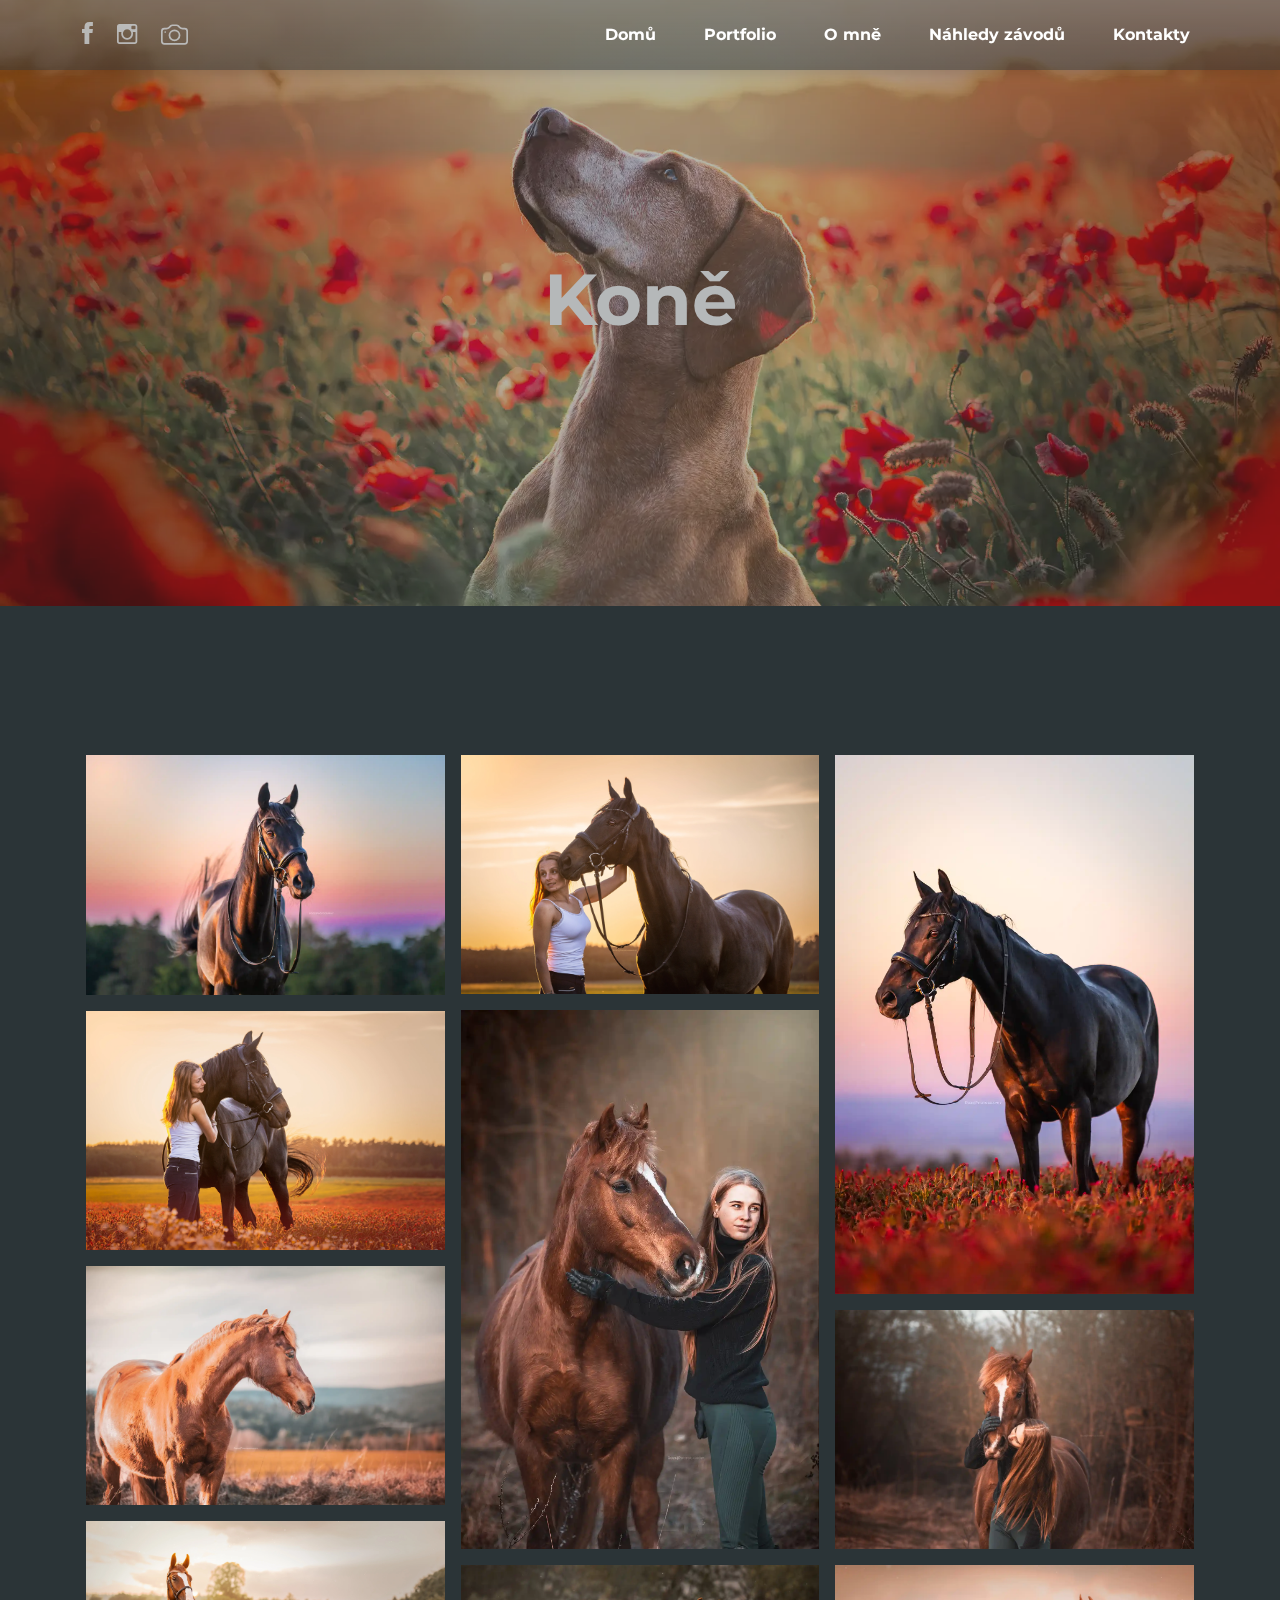
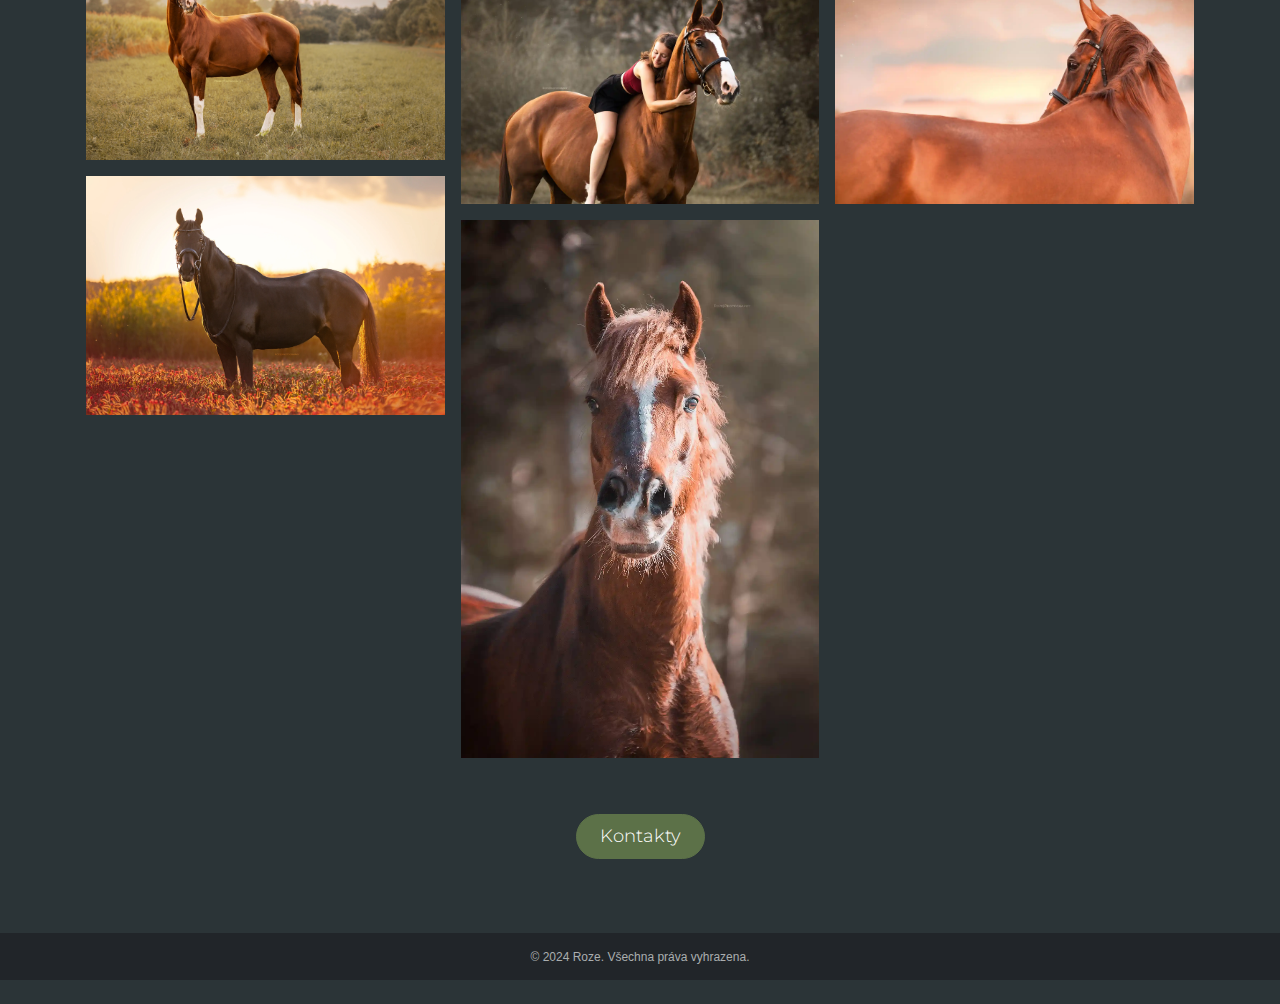
==== commit 003edee1: "zlepseni kvality obrazku" ====
--- a/kone.html
+++ b/kone.html
@@ -82,8 +82,8 @@
         <section class="photo-gallery py-4 py-xl-5 mb-0 pb-0 mt-0 pt-0 mb-xxl-0 pb-xxl-2" style="text-align:center;">
             <div class="container d-inline-block" style="width:auto;padding-top:59px;padding-bottom:0px;">
                 <div class="row gx-2 gy-2 row-cols-1 row-cols-md-2 row-cols-xl-3 text-center justify-content-center align-items-start photos" data-bss-baguettebox="" style="text-align:center;">
-                    <div class="col-xl-4 col-xxl-4 item" style="text-align:center;margin:0px;padding:0px;"><a href="assets/img/img/k2.webp"><img class="img-fluid" src="assets/img/img/k2.webp" style="padding:0.5em;padding-top:0;" alt=""></a><a href="assets/img/img/k4.webp"><img class="img-fluid" src="assets/img/img/k4.webp" style="padding:0.5em;padding-top:0.5em;" alt=""></a><a href="assets/img/img/k9.webp"><img class="img-fluid" src="assets/img/img/k9.webp" style="padding:0.5em;" alt=""></a><a href="assets/img/img/k12.webp"><img class="img-fluid" src="assets/img/img/k12.webp" width="460" height="312" style="padding:0.5em;padding-top:0.5em;" alt=""></a><a href="assets/img/img/k1.webp"><img class="img-fluid" src="assets/img/img/k1.webp" style="padding:0.5em;padding-top:0.5em;" width="460" height="294" alt=""></a></div>
-                    <div class="col-xxl-4" style="padding:0px;margin:0px;"><a href="assets/img/img/k5.webp"><img class="img-fluid" src="assets/img/img/k5.webp" style="padding:0.5em;padding-top:0;" alt=""></a><a href="assets/img/img/k7.webp"><img class="img-fluid" src="assets/img/img/k7.webp" width="427" height="628" style="padding:0.5em;width:464px;" alt=""></a><a href="assets/img/img/k11.webp"><img class="img-fluid" src="assets/img/img/k11.webp" style="padding:0.5em;" alt=""></a><a href="assets/img/img/k10.webp"><img class="img-fluid" src="assets/img/img/k10.webp" style="padding:0.5em;" alt=""></a></div>
+                    <div class="col-xl-4 col-xxl-4 item" style="text-align:center;margin:0px;padding:0px;"><a href="assets/img/img/k2.webp"><img class="img-fluid" src="assets/img/img/k2.webp" style="padding:0.5em;padding-top:0;" alt=""></a><a href="assets/img/img/k4-1.webp"><img class="img-fluid" src="assets/img/img/k4-1.webp" style="padding:0.5em;padding-top:0.5em;" alt=""></a><a href="assets/img/img/k9.webp"><img class="img-fluid" src="assets/img/img/k9.webp" style="padding:0.5em;" alt=""></a><a href="assets/img/img/k12.webp"><img class="img-fluid" src="assets/img/img/k12-1.webp" width="460" height="312" style="padding:0.5em;padding-top:0.5em;" alt=""></a><a href="assets/img/img/k1-1.webp"><img class="img-fluid" src="assets/img/img/k1-1.webp" style="padding:0.5em;padding-top:0.5em;" width="460" height="294" alt=""></a></div>
+                    <div class="col-xxl-4" style="padding:0px;margin:0px;"><a href="assets/img/img/k5-1.webp"><img class="img-fluid" src="assets/img/img/k5-1.webp" style="padding:0.5em;padding-top:0;" alt=""></a><a href="assets/img/img/k7.webp"><img class="img-fluid" src="assets/img/img/k7.webp" width="427" height="628" style="padding:0.5em;width:464px;" alt=""></a><a href="assets/img/img/k11.webp"><img class="img-fluid" src="assets/img/img/k11.webp" style="padding:0.5em;" alt=""></a><a href="assets/img/img/k10.webp"><img class="img-fluid" src="assets/img/img/k10.webp" style="padding:0.5em;" alt=""></a></div>
                     <div class="col" style="margin:0px;padding:0px;"><a href="assets/img/img/k3.webp"><img class="img-fluid" src="assets/img/img/k3.webp" style="padding:0.5em;padding-top:0;" alt=""></a><a href="assets/img/img/k6.webp"><img class="img-fluid" src="assets/img/img/k6.webp" style="padding:0.5em;padding-top:0.5em;" alt=""></a><a href="assets/img/img/k8-1.webp"><img class="img-fluid" src="assets/img/img/k8-1.webp" style="padding:0.5em;" alt=""></a></div>
                 </div><a class="btn btn-primary active fw-light me-xxl-0 pe-xxl-4 ps-xxl-4 mt-xxl-5 mt-5" role="button" style="background: #5c7148;border-color: #5c7148;margin-left: 0px;font-size: 18px;padding-right: 23px;padding-left: 23px;font-family: Montserrat, sans-serif;margin-top: 23px;padding-top: 8px;padding-bottom: 8px;margin-bottom: 31px;border-radius: 36px;" href="kontakty.html">Kontakty</a>
             </div>
